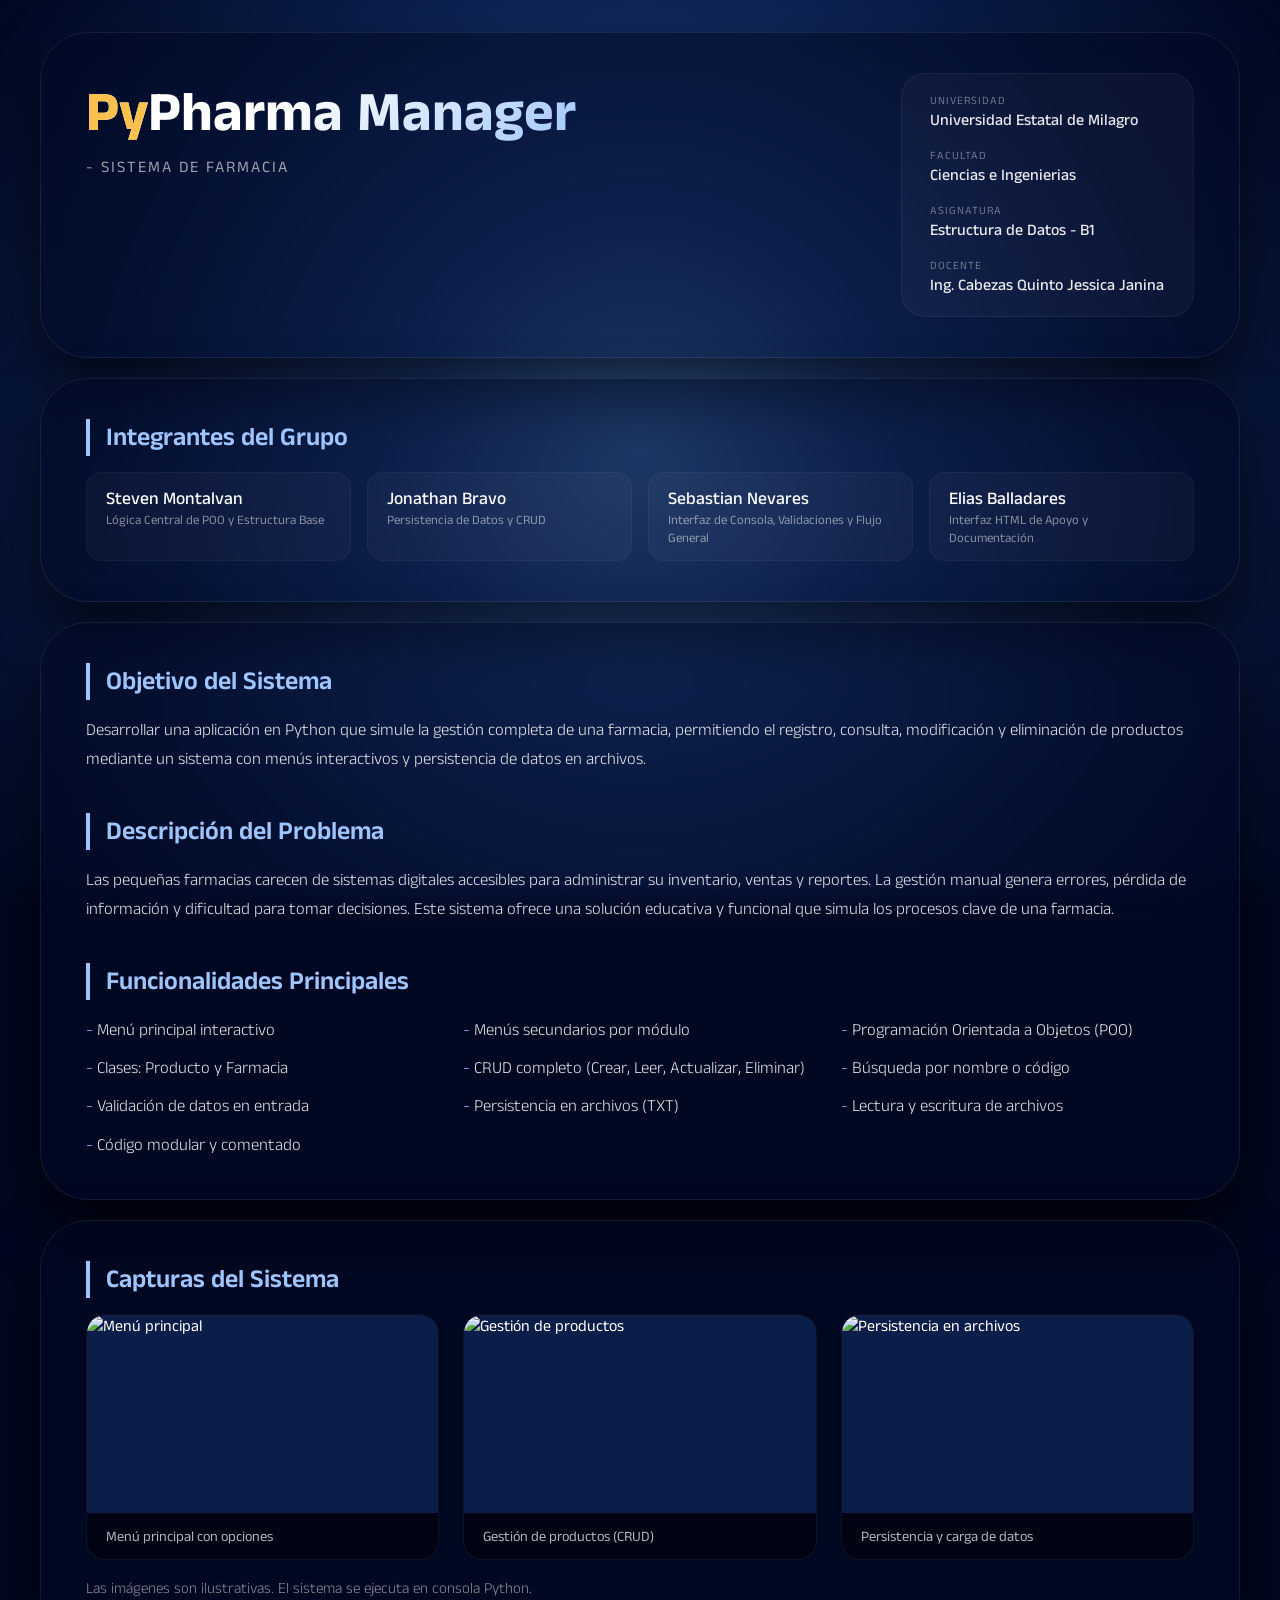
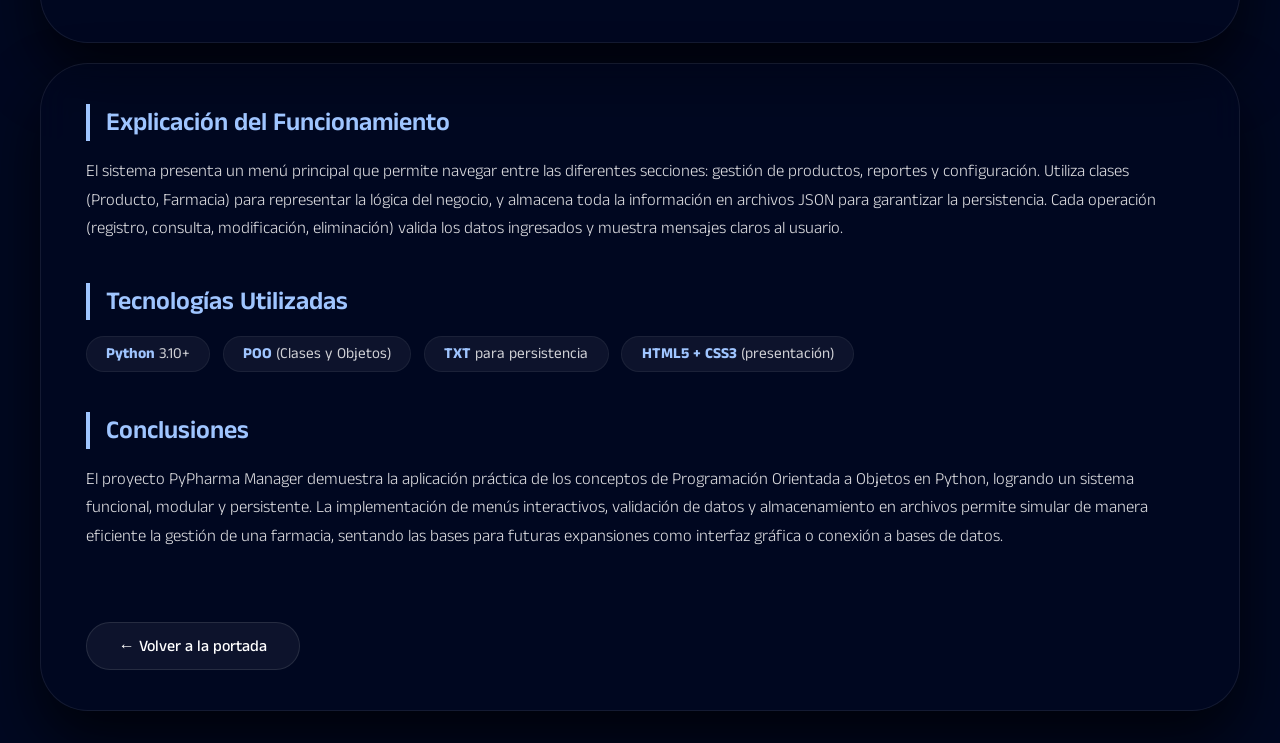
==== html/presentacion.html @ 4626af3d "estructura de archivos" ====
<!DOCTYPE html>
<html lang="es">

<head>
    <meta charset="UTF-8"/>
    <meta name="viewport" content="width=device-width, initial-scale=1.0"/>
    <title>PyPharma Manager · Presentación</title>
    <link rel="preconnect" href="https://fonts.googleapis.com"/>
    <link rel="preconnect" href="https://fonts.gstatic.com" crossorigin/>
    <link href="https://fonts.googleapis.com/css2?family=Anek+Malayalam:wght@100..800&display=swap" rel="stylesheet"/>
    <link rel="stylesheet" href="css/index.css"/>
    <link rel="stylesheet" href="css/presentacion.css">
</head>

<body class="presentacion">
    <!-- Fondos -->
    <div class="fondo-gradiente"></div>
    <div class="brillo-centro"></div>

    <!-- Contenido -->
    <div class="contenedor-presentacion">
        <!-- Cabecera -->
        <div class="header-presentacion">
            <div class="titulo-principal">
                <h1><span>Py</span>Pharma Manager</h1>
                <p>- Sistema de Farmacia</p>
            </div>
            <div class="info-basica">
                <div class="item">
                    <span class="label">Universidad</span>
                    <span class="valor">Universidad Estatal de Milagro</span>
                </div>
                <div class="item">
                    <span class="label">Facultad</span>
                    <span class="valor">Ciencias e Ingenierias</span>
                </div>
                <div class="item">
                    <span class="label">Asignatura</span>
                    <span class="valor">Estructura de Datos - B1</span>
                </div>
                <div class="item">
                    <span class="label">Docente</span>
                    <span class="valor">Ing. Cabezas Quinto Jessica Janina</span>
                </div>
            </div>
        </div>
    </div>
        <!-- Integrantes -->
    <div class="contenedor-presentacion">
        <div class="seccion">
            <h2>Integrantes del Grupo</h2>
            <div class="grid-integrantes">
                <div class="integrante">
                    <div class="nombre">Steven Montalvan</div>
                    <div class="rol">Lógica Central de POO y Estructura Base</div>
                </div>
                <div class="integrante">
                    <div class="nombre">Jonathan Bravo</div>
                    <div class="rol">Persistencia de Datos y CRUD</div>
                </div>
                <div class="integrante">
                    <div class="nombre">Sebastian Nevares</div>
                    <div class="rol">Interfaz de Consola, Validaciones y Flujo General</div>
                </div>
                <div class="integrante">
                    <div class="nombre">Elias Balladares</div>
                    <div class="rol">Interfaz HTML de Apoyo y Documentación</div>
                </div>
            </div>
        </div>
    </div>
        <!-- Objetivo -->
    <div class="contenedor-presentacion">
        <div class="seccion">
            <h2>Objetivo del Sistema</h2>
            <p>Desarrollar una aplicación en Python que simule la gestión completa de una farmacia, permitiendo el registro, consulta, modificación y eliminación de productos mediante un sistema con menús interactivos y persistencia de datos en archivos.</p>
        </div>

        <!-- Descripción del problema -->
        <div class="seccion">
            <h2>Descripción del Problema</h2>
            <p>Las pequeñas farmacias carecen de sistemas digitales accesibles para administrar su inventario, ventas y reportes. La gestión manual genera errores, pérdida de información y dificultad para tomar decisiones. Este sistema ofrece una solución educativa y funcional que simula los procesos clave de una farmacia.</p>
        </div>

        <!-- Funcionalidades principales -->
        <div class="seccion">
            <h2>Funcionalidades Principales</h2>
            <ul>
                <li>Menú principal interactivo</li>
                <li>Menús secundarios por módulo</li>
                <li>Programación Orientada a Objetos (POO)</li>
                <li>Clases: Producto y Farmacia</li>
                <li>CRUD completo (Crear, Leer, Actualizar, Eliminar)</li>
                <li>Búsqueda por nombre o código</li>
                <li>Validación de datos en entrada</li>
                <li>Persistencia en archivos (TXT)</li>
                <li>Lectura y escritura de archivos</li>
                <li>Código modular y comentado</li>
            </ul>
        </div>
    </div>
        <!-- Capturas de pantalla -->
    <div class="contenedor-presentacion">
        <div class="seccion">
            <h2>Capturas del Sistema</h2>
            <div class="capturas">
                <div class="captura-item">
                    <img src="imagenes/menu_principal.avif" alt="Menú principal" />
                    <div class="caption">Menú principal con opciones</div>
                </div>
                <div class="captura-item">
                    <img src="imagenes/gestion_productos.avif" alt="Gestión de productos" />
                    <div class="caption">Gestión de productos (CRUD)</div>
                </div>
                <div class="captura-item">
                    <img src="imagenes/archivos_persistencia.avif" alt="Persistencia en archivos" />
                    <div class="caption">Persistencia y carga de datos</div>
                </div>
            </div>
            <p style="margin-top: 1rem; font-size: 0.95rem; color: rgba(255,255,255,0.5);">
                Las imágenes son ilustrativas. El sistema se ejecuta en consola Python.
            </p>
        </div>
    </div>
        <!-- Explicación breve -->
    <div class="contenedor-presentacion">
        <div class="seccion">
            <h2>Explicación del Funcionamiento</h2>
            <p>El sistema presenta un menú principal que permite navegar entre las diferentes secciones: gestión de productos, reportes y configuración. Utiliza clases (Producto, Farmacia) para representar la lógica del negocio, y almacena toda la información en archivos JSON para garantizar la persistencia. Cada operación (registro, consulta, modificación, eliminación) valida los datos ingresados y muestra mensajes claros al usuario.</p>
        </div>

        <!-- Tecnologías -->
        <div class="seccion">
            <h2>Tecnologías Utilizadas</h2>
            <div class="tecnologias">
                <span class="tech"><strong>Python</strong> 3.10+</span>
                <span class="tech"><strong>POO</strong> (Clases y Objetos)</span>
                <span class="tech"><strong>TXT</strong> para persistencia</span>
                <span class="tech"><strong>HTML5 + CSS3</strong> (presentación)</span>
            </div>
        </div>

        <!-- Conclusiones -->
        <div class="seccion">
            <h2>Conclusiones</h2>
            <p>El proyecto PyPharma Manager demuestra la aplicación práctica de los conceptos de Programación Orientada a Objetos en Python, logrando un sistema funcional, modular y persistente. La implementación de menús interactivos, validación de datos y almacenamiento en archivos permite simular de manera eficiente la gestión de una farmacia, sentando las bases para futuras expansiones como interfaz gráfica o conexión a bases de datos.</p>
        </div>

        <!-- Botón volver -->
        <a href="index.html" class="btn-volver">← Volver a la portada</a>
    </div>

</body>

</html>
---- html/css/index.css ----
* {
    margin: 0;
    padding: 0;
    box-sizing: border-box;
}

body {
    min-height: 100vh;
    display: flex;
    align-items: center;
    justify-content: center;
    font-family: "Anek Malayalam", sans-serif;
    background: #000821;
    padding: 1.5rem;
}

.fondo-gradiente,
.brillo-centro {
    position: fixed;
    inset: 0;
    z-index: 0;
}

.fondo-gradiente {
    background: radial-gradient(circle at center,
            #3a6bb0 0%,
            #1b3a7a 30%,
            #0b1e4a 65%,
            #000821 100%);
}

.brillo-centro {
    z-index: 1;
    pointer-events: none;
    background: radial-gradient(circle at center,
            rgba(140, 190, 255, 0.10) 0%,
            rgba(70, 130, 220, 0.03) 40%,
            transparent 75%);
}

.card {
    position: relative;
    z-index: 2;
    max-width: 1200px;
    width: 100%;
    display: flex;
    flex-wrap: wrap;
    align-items: center;
    justify-content: center;
    gap: 2.5rem;
    padding: 2.5rem 2.8rem;
    background: rgba(0, 8, 33, 0.45);
    backdrop-filter: blur(12px);
    -webkit-backdrop-filter: blur(12px);
    border-radius: 4rem;
    border: 1px solid rgba(255, 255, 255, 0.08);
    box-shadow: 0 30px 60px rgba(0, 0, 0, 0.7), 0 0 0 1px rgba(255, 255, 255, 0.02) inset;
}

.texto {
    flex: 1 1 400px;
    color: #fff;
    display: flex;
    flex-direction: column;
    gap: 0.8rem;
}

.etiqueta-grupo {
    display: inline-block;
    width: fit-content;
    font-size: 0.9rem;
    font-weight: 500;
    letter-spacing: 2px;
    text-transform: uppercase;
    color: rgba(255, 255, 255, 0.7);
    padding: 0.3rem 1rem;
    border-radius: 40px;
    border: 1px solid rgba(255, 255, 255, 0.05);
    background: rgba(255, 255, 255, 0.04);
}

.texto h1 {
    display: inline-block;
    font-size: clamp(2.8rem, 8vw, 4.8rem);
    font-weight: 700;
    line-height: 1.1;
    letter-spacing: -0.02em;
    padding-bottom: 0.4rem;
    margin-bottom: 0.4rem;
    color: #fff;
    border-bottom: 4px solid rgba(255, 255, 255, 0.15);
}

.texto h1 span {
    color: #fffa77;
}

.subtitulo {
    font-size: clamp(1.1rem, 2.5vw, 1.6rem);
    font-weight: 300;
    line-height: 1.5;
    max-width: 600px;
    color: #ebebeb;
}

.btn-continuar {
    display: inline-flex;
    align-items: center;
    gap: 0.8rem;
    width: fit-content;
    margin-top: 0.6rem;
    padding: 0.9rem 2.8rem 0.9rem 2.2rem;
    font-family: "Anek Malayalam", sans-serif;
    font-weight: 600;
    font-size: 1.2rem;
    letter-spacing: 0.3px;
    color: #000;
    background: #fff;
    border: none;
    border-radius: 60px;
    cursor: pointer;
    text-decoration: none;
}

.imagen {
    flex: 1 1 320px;
    display: flex;
    align-items: center;
    justify-content: center;
    min-height: 200px;
}

.imagen img {
    display: block;
    width: 100%;
    max-height: 380px;
    aspect-ratio: 16/10;
    object-fit: cover;
    border-radius: 2rem;
    box-shadow: 0 20px 40px #00000099;
}
---- html/css/presentacion.css ----
body.presentacion {
    align-items: flex-start;
    padding: 2rem 1.5rem;
    flex-direction: column;
    gap: 20px;
}

.contenedor-presentacion {
    position: relative;
    z-index: 2;
    max-width: 1200px;
    width: 100%;
    margin: 0 auto;
    padding: 2.5rem 2.8rem;
    background: rgba(0, 8, 33, 0.55);
    backdrop-filter: blur(16px);
    -webkit-backdrop-filter: blur(16px);
    border-radius: 3rem;
    border: 1px solid rgba(255, 255, 255, 0.08);
    box-shadow: 0 30px 60px rgba(0, 0, 0, 0.7);
    color: #fff;
}

.header-presentacion {
    display: flex;
    justify-content: space-between;
    align-items: flex-start;
    flex-wrap: wrap;
    gap: 1.5rem;
}

.header-presentacion .titulo-principal h1 {
    font-size: clamp(2rem, 5vw, 3.5rem);
    font-weight: 700;
    background: linear-gradient(135deg, #ffffff 40%, #9fc5ff 100%);
    -webkit-background-clip: text;
    -webkit-text-fill-color: transparent;
    background-clip: text;
}

.header-presentacion .titulo-principal h1 span {
    background: rgb(255, 193, 77);
    -webkit-background-clip: text;
    -webkit-text-fill-color: transparent;
    background-clip: text;
}

.header-presentacion .titulo-principal p {
    color: rgba(255, 255, 255, 0.6);
    font-size: 1rem;
    letter-spacing: 2px;
    text-transform: uppercase;
    margin-top: 0.2rem;
}

.info-basica {
    display: grid;
    grid-template-columns: repeat(auto-fit, minmax(200px, 1fr));
    gap: 1rem;
    background: rgba(255, 255, 255, 0.03);
    padding: 1.2rem 1.8rem;
    border-radius: 1.5rem;
    border: 1px solid rgba(255, 255, 255, 0.05);
    min-width: 250px;
}

.info-basica .item {
    display: flex;
    flex-direction: column;
}

.info-basica .item .label {
    font-size: 0.7rem;
    text-transform: uppercase;
    letter-spacing: 1px;
    color: rgba(255, 255, 255, 0.4);
}

.info-basica .item .valor {
    font-size: 1rem;
    font-weight: 500;
    color: rgba(255, 255, 255, 0.9);
}

.seccion {
    margin-bottom: 2.5rem;
}

.seccion:last-child {
    margin-bottom: 0;
}

.seccion h2 {
    font-size: 1.6rem;
    font-weight: 600;
    margin-bottom: 1rem;
    color: #9fc5ff;
    border-left: 4px solid #9fc5ff;
    padding-left: 1rem;
}

.seccion p,
.seccion li {
    color: rgba(255, 255, 255, 0.85);
    line-height: 1.7;
    font-weight: 300;
    font-size: 1.05rem;
}

.seccion ul {
    list-style: none;
    padding: 0;
    display: grid;
    grid-template-columns: repeat(auto-fit, minmax(300px, 1fr));
    gap: 0.6rem 1.5rem;
}

.seccion ul li::before {
    content: "- ";
    color: #7fb0ff;
}

.grid-integrantes {
    display: grid;
    grid-template-columns: repeat(auto-fit, minmax(180px, 1fr));
    gap: 1rem;
    margin-top: 0.5rem;
}

.grid-integrantes .integrante {
    background: rgba(255, 255, 255, 0.03);
    padding: 0.8rem 1.2rem;
    border-radius: 1rem;
    border: 1px solid rgba(255, 255, 255, 0.04);
}

.grid-integrantes .integrante .nombre {
    font-weight: 500;
    font-size: 1.1rem;
}

.grid-integrantes .integrante .rol {
    font-size: 0.8rem;
    color: rgba(255, 255, 255, 0.5);
}

.capturas {
    display: grid;
    grid-template-columns: repeat(auto-fit, minmax(280px, 1fr));
    gap: 1.5rem;
    margin-top: 1rem;
}

.capturas .captura-item {
    background: rgba(0, 0, 0, 0.3);
    border-radius: 1.2rem;
    overflow: hidden;
    border: 1px solid rgba(255, 255, 255, 0.06);
    transition: transform 0.3s ease;
}

.capturas .captura-item:hover {
    transform: scale(1.01);
}

.capturas .captura-item img {
    width: 100%;
    height: auto;
    display: block;
    aspect-ratio: 16/9;
    object-fit: cover;
    background: #0b1e4a;
}

.capturas .captura-item .caption {
    padding: 0.8rem 1.2rem;
    font-size: 0.9rem;
    color: rgba(255, 255, 255, 0.7);
    background: rgba(0, 0, 0, 0.2);
}

.tecnologias {
    display: flex;
    flex-wrap: wrap;
    gap: 0.8rem;
    margin-top: 0.5rem;
}

.tecnologias .tech {
    background: rgba(255, 255, 255, 0.05);
    padding: 0.4rem 1.2rem;
    border-radius: 40px;
    font-size: 0.95rem;
    border: 1px solid rgba(255, 255, 255, 0.06);
    color: rgba(255, 255, 255, 0.8);
}

.tecnologias .tech strong {
    color: #9fc5ff;
}

.btn-volver {
    display: inline-flex;
    align-items: center;
    gap: 0.6rem;
    padding: 0.7rem 2rem;
    background: rgba(255, 255, 255, 0.05);
    color: #fff;
    border: 1px solid rgba(255, 255, 255, 0.1);
    border-radius: 60px;
    text-decoration: none;
    font-family: "Anek Malayalam", sans-serif;
    font-weight: 500;
    font-size: 1rem;
    transition: all 0.3s ease;
    margin-top: 2rem;
}

.btn-volver:hover {
    background: rgba(255, 255, 255, 0.1);
    transform: translateX(-5px);
}

@media (max-width: 768px) {
    .contenedor-presentacion {
        padding: 1.5rem;
        border-radius: 2rem;
    }

    .header-presentacion {
        flex-direction: column;
    }

    .info-basica {
        width: 100%;
    }
}
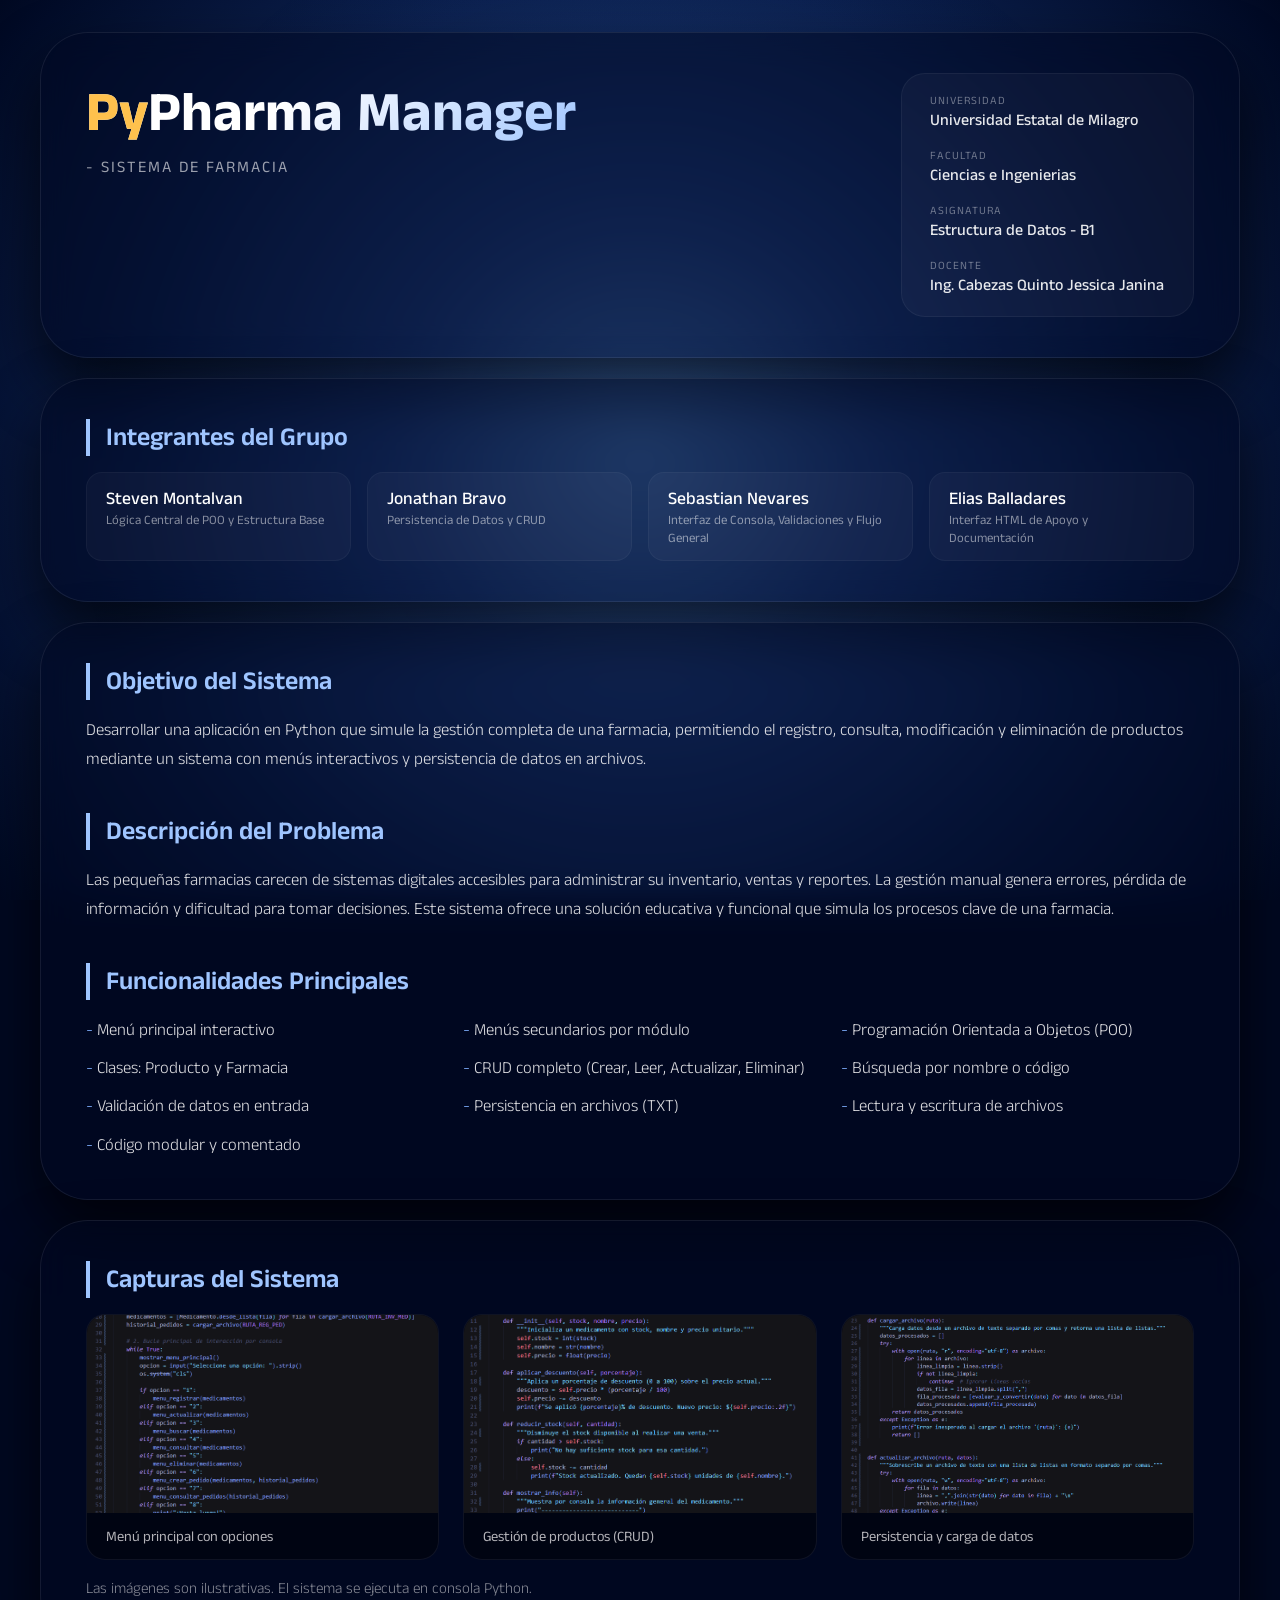
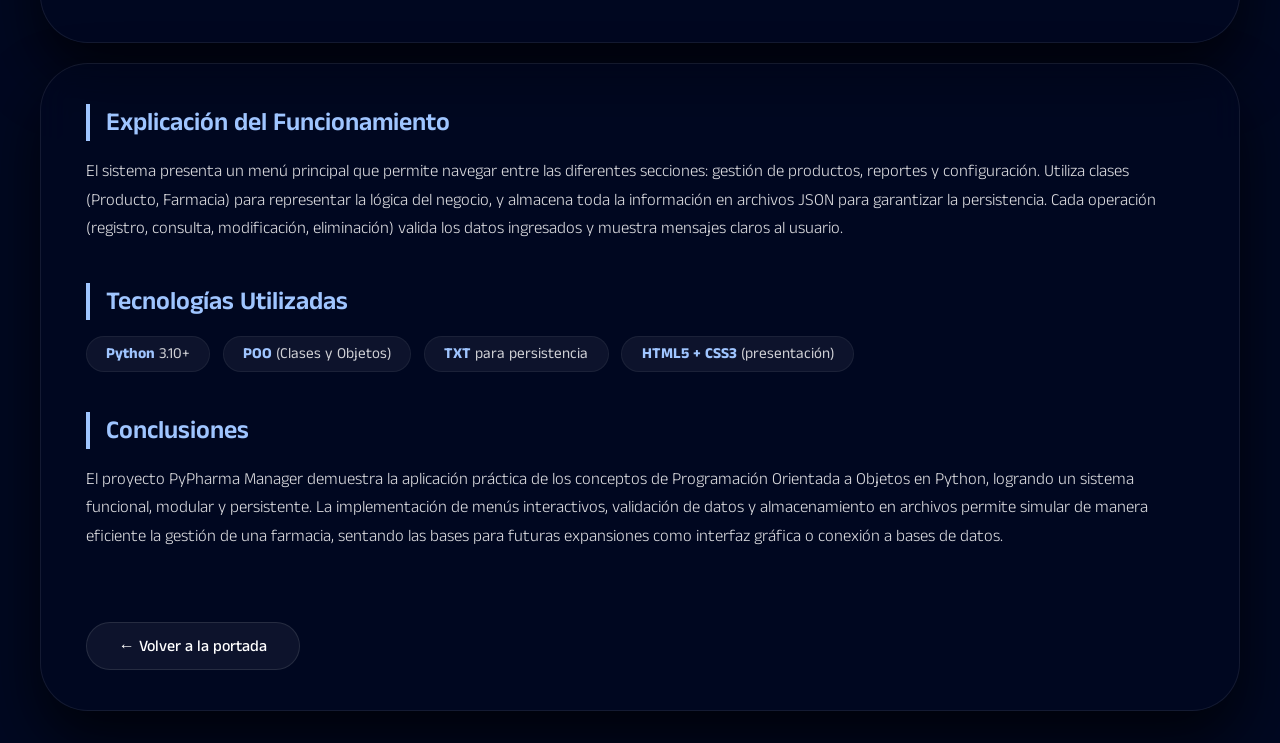
==== commit 48aea7be: "final" ====
--- a/html/presentacion.html
+++ b/html/presentacion.html
@@ -105,15 +105,15 @@
             <h2>Capturas del Sistema</h2>
             <div class="capturas">
                 <div class="captura-item">
-                    <img src="imagenes/menu_principal.avif" alt="Menú principal" />
+                    <img src="imagenes/menu.png" alt="Menú principal" />
                     <div class="caption">Menú principal con opciones</div>
                 </div>
                 <div class="captura-item">
-                    <img src="imagenes/gestion_productos.avif" alt="Gestión de productos" />
+                    <img src="imagenes/medicamentos.png" alt="Gestión de productos" />
                     <div class="caption">Gestión de productos (CRUD)</div>
                 </div>
                 <div class="captura-item">
-                    <img src="imagenes/archivos_persistencia.avif" alt="Persistencia en archivos" />
+                    <img src="imagenes/CRUD.png" alt="Persistencia en archivos" />
                     <div class="caption">Persistencia y carga de datos</div>
                 </div>
             </div>
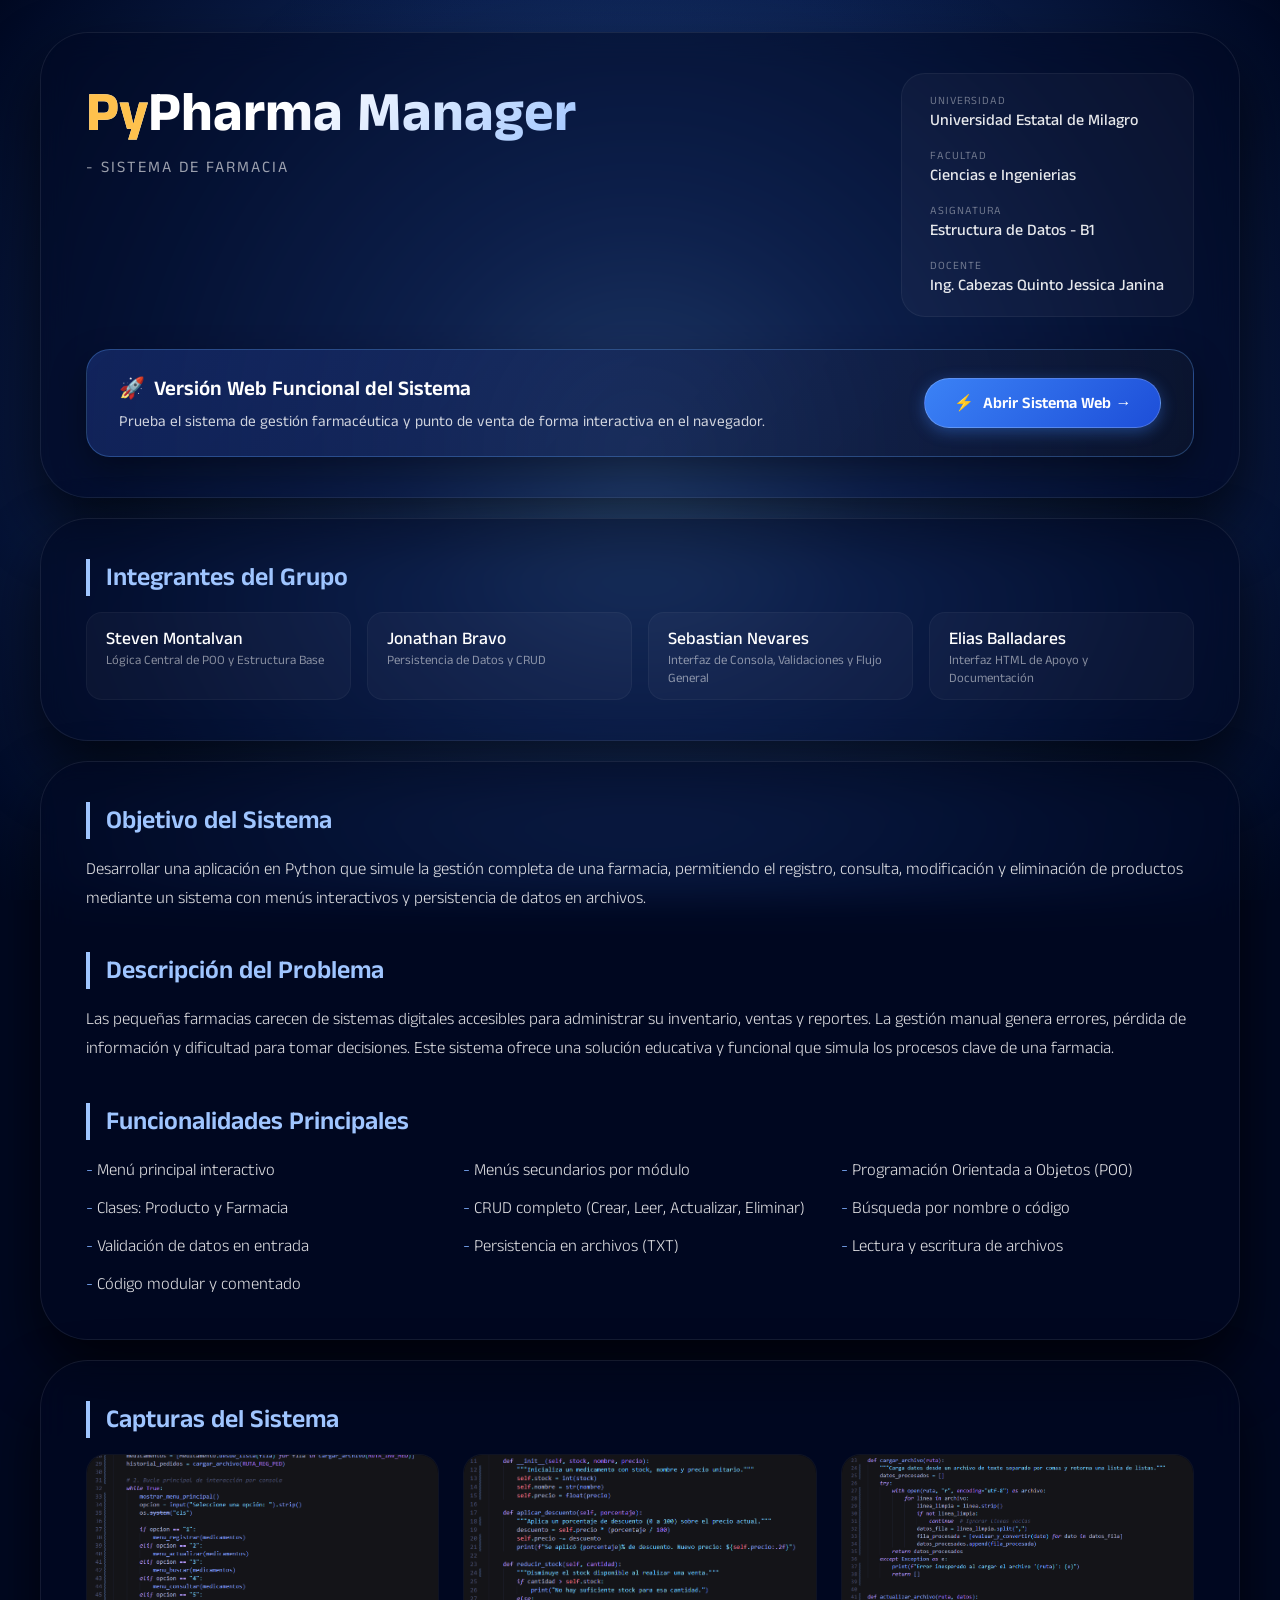
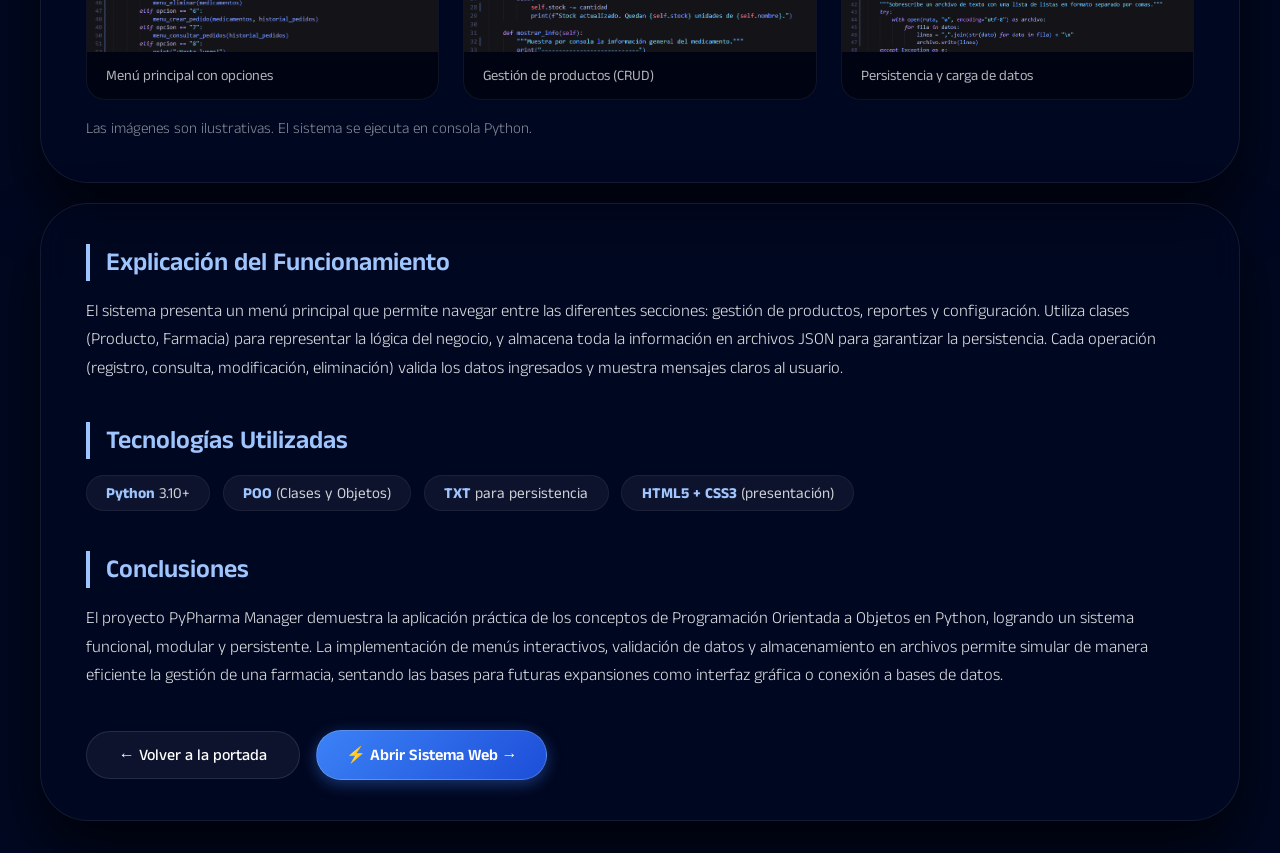
==== commit dd03df94: "ya w" ====
--- a/html/presentacion.html
+++ b/html/presentacion.html
@@ -43,6 +43,17 @@
                     <span class="valor">Ing. Cabezas Quinto Jessica Janina</span>
                 </div>
             </div>
+        </div>
+
+        <!-- Versión Web Funcional -->
+        <div class="banner-app-web">
+            <div>
+                <h3><span>🚀</span> Versión Web Funcional del Sistema</h3>
+                <p>Prueba el sistema de gestión farmacéutica y punto de venta de forma interactiva en el navegador.</p>
+            </div>
+            <a href="sistema_interactivo.html" class="btn-app-web">
+                <span>⚡</span> Abrir Sistema Web →
+            </a>
         </div>
     </div>
         <!-- Integrantes -->
@@ -146,9 +157,13 @@
             <p>El proyecto PyPharma Manager demuestra la aplicación práctica de los conceptos de Programación Orientada a Objetos en Python, logrando un sistema funcional, modular y persistente. La implementación de menús interactivos, validación de datos y almacenamiento en archivos permite simular de manera eficiente la gestión de una farmacia, sentando las bases para futuras expansiones como interfaz gráfica o conexión a bases de datos.</p>
         </div>
 
-        <!-- Botón volver -->
-        <a href="index.html" class="btn-volver">← Volver a la portada</a>
+        <!-- Botón volver y abrir sistema -->
+        <div style="display: flex; gap: 1rem; flex-wrap: wrap; align-items: center; margin-top: 2rem;">
+            <a href="index.html" class="btn-volver" style="margin-top: 0;">← Volver a la portada</a>
+            <a href="sistema_interactivo.html" class="btn-app-web">⚡ Abrir Sistema Web →</a>
+        </div>
     </div>
+
 
 </body>
 
--- a/html/css/presentacion.css
+++ b/html/css/presentacion.css
@@ -221,6 +221,59 @@
     transform: translateX(-5px);
 }
 
+.banner-app-web {
+    margin-top: 2rem;
+    padding: 1.5rem 2rem;
+    background: linear-gradient(135deg, rgba(30, 58, 138, 0.5), rgba(15, 23, 42, 0.6));
+    border: 1px solid rgba(96, 165, 250, 0.3);
+    border-radius: 1.5rem;
+    display: flex;
+    align-items: center;
+    justify-content: space-between;
+    flex-wrap: wrap;
+    gap: 1.5rem;
+    box-shadow: 0 15px 35px rgba(0, 0, 0, 0.4);
+}
+
+.banner-app-web h3 {
+    margin: 0;
+    color: #fff;
+    font-size: 1.3rem;
+    font-weight: 600;
+    display: flex;
+    align-items: center;
+    gap: 0.6rem;
+}
+
+.banner-app-web p {
+    margin: 0.4rem 0 0 0;
+    color: rgba(255, 255, 255, 0.8);
+    font-size: 0.95rem;
+}
+
+.btn-app-web {
+    display: inline-flex;
+    align-items: center;
+    gap: 0.6rem;
+    padding: 0.8rem 1.8rem;
+    background: linear-gradient(135deg, #3b82f6, #1d4ed8);
+    color: #fff;
+    text-decoration: none;
+    border-radius: 60px;
+    font-weight: 600;
+    font-size: 1rem;
+    box-shadow: 0 4px 15px rgba(59, 130, 246, 0.4);
+    transition: all 0.3s ease;
+    white-space: nowrap;
+    border: 1px solid rgba(255, 255, 255, 0.2);
+}
+
+.btn-app-web:hover {
+    background: linear-gradient(135deg, #60a5fa, #2563eb);
+    transform: translateY(-3px);
+    box-shadow: 0 8px 25px rgba(59, 130, 246, 0.6);
+}
+
 @media (max-width: 768px) {
     .contenedor-presentacion {
         padding: 1.5rem;
